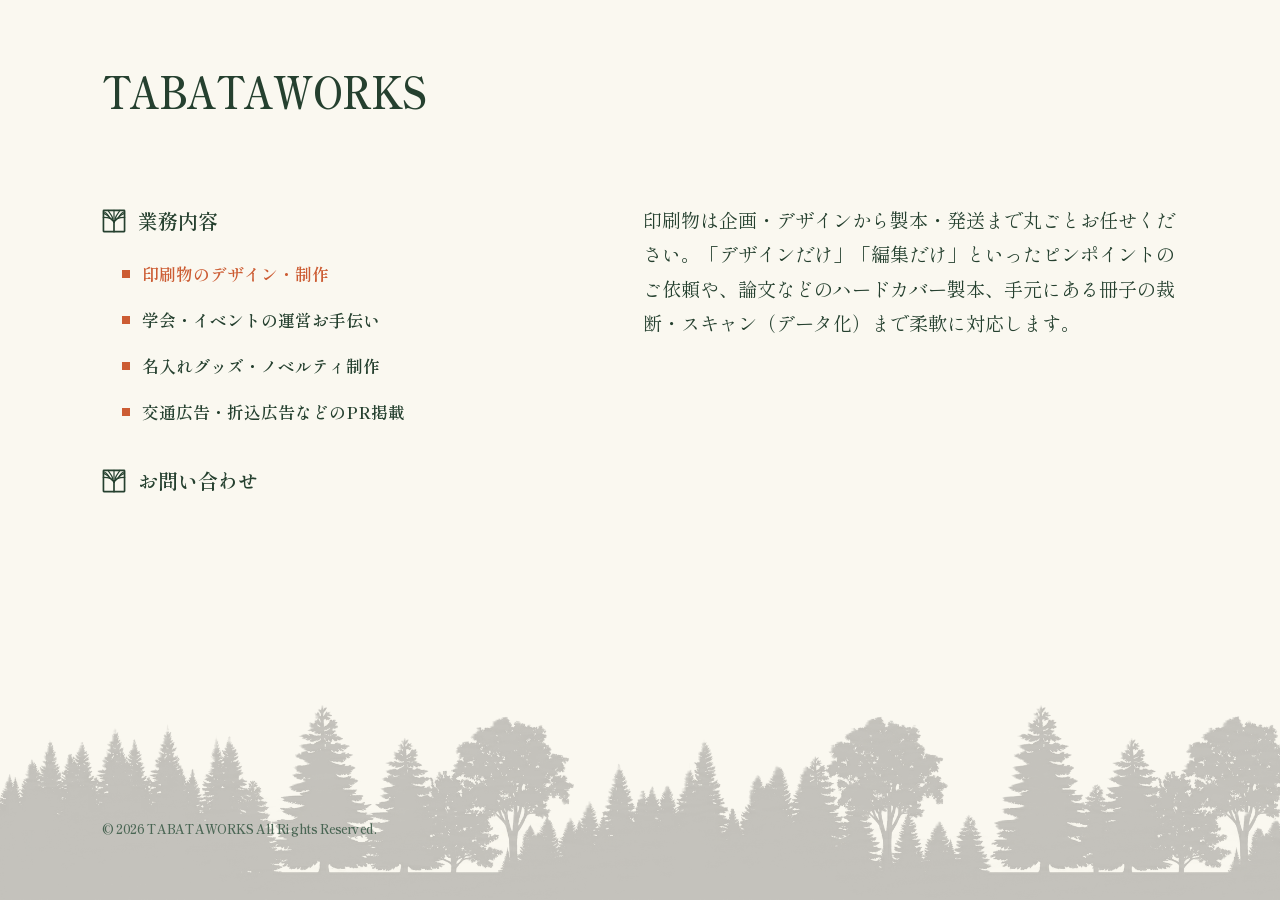
==== beige.html @ 30113c69 "Add files via upload" ====
<!DOCTYPE html>
<html lang="ja">
<head>
  <meta charset="UTF-8">
  <meta name="viewport" content="width=device-width, initial-scale=1.0">
  <title>TABATAWORKS</title>
  <!-- アイコン（ファビコン）深緑×クリーム -->
  <link rel="icon" type="image/svg+xml" href="data:image/svg+xml,%3Csvg xmlns='http://www.w3.org/2000/svg' viewBox='0 0 100 100'%3E%3Crect width='100' height='100' rx='16' fill='%23faf8f0'/%3E%3Crect x='8' y='8' width='84' height='84' rx='8' fill='none' stroke='%2325402f' stroke-width='6'/%3E%3Ctext x='18' y='68' font-family='Georgia, serif' font-size='62' font-weight='bold' fill='%2325402f'%3ET%3C/text%3E%3Ctext x='48' y='76' font-family='Georgia, serif' font-size='40' font-weight='bold' fill='%2325402f'%3EW%3C/text%3E%3C/svg%3E">
  <!-- セリフ体（明朝体）フォントの読み込み -->
  <link rel="preconnect" href="https://fonts.googleapis.com">
  <link rel="preconnect" href="https://fonts.gstatic.com" crossorigin>
  <link href="https://fonts.googleapis.com/css2?family=Shippori+Mincho:wght@400;600&display=swap" rel="stylesheet">
  
  <style>
    /* 基本設定（ベージュ/薄クリーム × 深緑） */
    :root {
      --bg-color: #faf8f0;      /* 薄いクリーム色 */
      --text-color: #25402f;    /* 深緑 */
      --accent-color: #cc5c33;  /* アクセント（テラコッタ） */
      --sub-color: #4a6654;     /* サブ文字色 */
    }

    * {
      box-sizing: border-box;
      margin: 0;
      padding: 0;
    }

    body {
      font-family: 'Shippori Mincho', "Yu Mincho", "游明朝", serif;
      background-color: var(--bg-color);
      color: var(--text-color);
      line-height: 1.8;
      font-size: 18px;
      padding: 50px 8vw 60px 8vw;
      min-height: 100vh;
      display: flex;
      flex-direction: column;
      justify-content: space-between;
      position: relative;
      overflow-x: hidden;
    }

    /* サイト下部 背景画像（白地自動透過・切れ防止設定） */
    .forest-bg {
      position: fixed;
      bottom: 0;
      left: 0;
      width: 100vw;
      height: 220px;
      pointer-events: none;
      z-index: -1; 
      opacity: 0.3;
      
      background-image: url('forest_beige.png');
      background-repeat: repeat-x;      /* 横方向に繰り返し */
      background-position: bottom left; /* 基準を下端に固定 */
      background-size: auto 100%;       /* 枠の高さに100%合わせて切り取り防止 */

      /* 画像の白背景を透過してクリーム色になじませる設定 */
      mix-blend-mode: multiply;
    }

    /* コンテンツのレイヤー位置調整 */
    header, main, footer {
      position: relative;
      z-index: 1;
    }

    /* ヘッダー（社名） */
    header {
      margin-bottom: 60px;
    }

    .site-title {
      font-size: 2.8rem;
      font-weight: 600;
      letter-spacing: -0.02em;
      display: inline-block;
      transform: scaleX(0.85);
      transform-origin: left center;
    }

    /* メインコンテンツ（2カラムレイアウト） */
    .main-container {
      display: flex;
      justify-content: space-between;
      align-items: flex-start;
      gap: 60px;
      flex-grow: 1;
    }

    /* 左側：項目リスト */
    .service-list {
      list-style: none;
      width: 45%;
    }

    /* 親項目（業務内容 / お問い合わせ） */
    .parent-item {
      font-size: 1.25rem;
      font-weight: 600;
      padding: 12px 0;
      color: var(--text-color);
      display: flex;
      align-items: center;
      gap: 12px;
    }

    .clickable-parent {
      display: inline-flex;
      cursor: pointer;
      text-decoration: none;
      transition: color 0.3s ease;
    }

    .clickable-parent:hover {
      color: var(--accent-color);
    }

    /* 親項目用の樹木アイコン */
    .parent-tree-icon {
      width: 24px;
      height: 24px;
      flex-shrink: 0;
      stroke: currentColor;
      fill: none;
      stroke-linecap: round;
      stroke-linejoin: round;
    }

    /* 小項目用の無地四角アイコン */
    .sub-square-icon {
      width: 8px;
      height: 8px;
      flex-shrink: 0;
      fill: var(--accent-color);
    }

    /* 子項目（ツリー構造の各業務） */
    .tree-sub-list {
      list-style: none;
      padding-left: 1.2rem;
      margin-bottom: 15px;
      border-left: none;
    }

    .service-item {
      font-size: 1.05rem;
      font-weight: 600;
      padding: 8px 0;
      cursor: pointer;
      transition: color 0.3s ease;
      display: flex;
      align-items: center;
      gap: 12px;
    }

    .service-item:hover,
    .service-item.active {
      color: var(--accent-color);
    }

    /* 右側：説明文表示エリア */
    .description-display {
      width: 50%;
      min-height: 200px;
      padding-top: 12px;
    }

    .description-text {
      font-size: 1.2rem;
      color: var(--text-color);
      opacity: 0;
      visibility: hidden;
      transition: opacity 0.4s ease, transform 0.4s ease;
      transform: translateY(10px);
      position: absolute;
      width: 100%;
    }

    .description-text.active {
      opacity: 1;
      visibility: visible;
      transform: translateY(0);
      position: relative;
    }

    /* ページの最下部に配置するフッター */
    footer {
      margin-top: 60px;
      padding-top: 20px;
      display: flex;
      justify-content: flex-start;
      align-items: center;
      font-size: 0.85rem;
      color: var(--sub-color);
    }

    .copyright {
      font-weight: 600;
      letter-spacing: -0.01em;
      display: inline-block;
      transform: scaleX(0.9);
      transform-origin: left center;
    }

    /* レスポンシブ対応（スマホ・タブレット表示時） */
    @media (max-width: 768px) {
      body {
        padding: 30px 20px 50px 20px;
        font-size: 16px;
      }

      .site-title {
        font-size: 2rem;
      }

      .main-container {
        flex-direction: column;
        gap: 30px;
      }

      .service-list, .description-display {
        width: 100%;
      }

      .service-item {
        font-size: 0.95rem;
      }

      .description-display {
        min-height: 120px;
      }

      footer {
        margin-top: 40px;
        justify-content: center;
      }

      .copyright {
        transform-origin: center center;
      }

      .forest-bg {
        height: 150px;
      }
    }
  </style>
</head>
<body>

  <!-- 社名 -->
  <header>
    <h1 class="site-title">TABATAWORKS</h1>
  </header>

  <!-- メインコンテンツ -->
  <main class="main-container">
    <!-- 左側：ツリー形式メニュー -->
    <div class="service-list">
      <!-- 親項目1：業務内容 -->
      <div class="parent-item">
        <svg class="parent-tree-icon" viewBox="0 0 100 100">
          <rect x="6" y="6" width="88" height="88" rx="2" stroke-width="7"/>
          <path d="M 50 94 Q 50 70 50 55" stroke-width="7"/>
          <path d="M 50 55 C 45 42 28 35 6 35" stroke-width="6"/>
          <path d="M 50 55 C 55 42 72 35 94 35" stroke-width="6"/>
          <path d="M 44 48 C 30 32 18 20 6 18" stroke-width="5"/>
          <path d="M 56 48 C 70 32 82 20 94 18" stroke-width="5"/>
          <path d="M 32 38 C 25 24 16 12 6 12" stroke-width="5"/>
          <path d="M 68 38 C 75 24 84 12 94 12" stroke-width="5"/>
          <path d="M 50 55 C 45 32 35 18 25 6" stroke-width="5"/>
          <path d="M 50 55 C 55 32 65 18 75 6" stroke-width="5"/>
          <path d="M 50 40 L 50 6" stroke-width="5"/>
        </svg>
        <span>業務内容</span>
      </div>

      <!-- 子項目リスト -->
      <ul class="tree-sub-list">
        <li class="service-item active" data-target="desc-1">
          <svg class="sub-square-icon" viewBox="0 0 10 10">
            <rect width="10" height="10"/>
          </svg>
          <span>印刷物のデザイン・制作</span>
        </li>
        <li class="service-item" data-target="desc-2">
          <svg class="sub-square-icon" viewBox="0 0 10 10">
            <rect width="10" height="10"/>
          </svg>
          <span>学会・イベントの運営お手伝い</span>
        </li>
        <li class="service-item" data-target="desc-3">
          <svg class="sub-square-icon" viewBox="0 0 10 10">
            <rect width="10" height="10"/>
          </svg>
          <span>名入れグッズ・ノベルティ制作</span>
        </li>
        <li class="service-item" data-target="desc-4">
          <svg class="sub-square-icon" viewBox="0 0 10 10">
            <rect width="10" height="10"/>
          </svg>
          <span>交通広告・折込広告などのPR掲載</span>
        </li>
      </ul>

      <!-- 親項目2：お問い合わせ -->
      <a href="https://docs.google.com/forms/d/e/1FAIpQLScr7axB1BI-SZwLrKgu1kRn0yKVF-z19w-kNA3POx9RZ9VvMA/viewform?usp=dialog" target="_blank" rel="noopener noreferrer" class="parent-item clickable-parent">
        <svg class="parent-tree-icon" viewBox="0 0 100 100">
          <rect x="6" y="6" width="88" height="88" rx="2" stroke-width="7"/>
          <path d="M 50 94 Q 50 70 50 55" stroke-width="7"/>
          <path d="M 50 55 C 45 42 28 35 6 35" stroke-width="6"/>
          <path d="M 50 55 C 55 42 72 35 94 35" stroke-width="6"/>
          <path d="M 44 48 C 30 32 18 20 6 18" stroke-width="5"/>
          <path d="M 56 48 C 70 32 82 20 94 18" stroke-width="5"/>
          <path d="M 32 38 C 25 24 16 12 6 12" stroke-width="5"/>
          <path d="M 68 38 C 75 24 84 12 94 12" stroke-width="5"/>
          <path d="M 50 55 C 45 32 35 18 25 6" stroke-width="5"/>
          <path d="M 50 55 C 55 32 65 18 75 6" stroke-width="5"/>
          <path d="M 50 40 L 50 6" stroke-width="5"/>
        </svg>
        <span>お問い合わせ</span>
      </a>
    </div>

    <!-- 右側：説明文表示エリア -->
    <div class="description-display">
      <p id="desc-1" class="description-text active">
        印刷物は企画・デザインから製本・発送まで丸ごとお任せください。「デザインだけ」「編集だけ」といったピンポイントのご依頼や、論文などのハードカバー製本、手元にある冊子の裁断・スキャン（データ化）まで柔軟に対応します。
      </p>
      <p id="desc-2" class="description-text">
        学会や研究会、各種イベントの準備から当日までしっかり伴走します。開催案内や特設WEBサイトの立ち上げ、プログラム・要旨集の作成はもちろん、会場の看板設置、参加証の準備、ポスターセッション用パネルのレンタル手配まで、必要な業務をまとめて引き受けます。<br>※対応エリアは仙台市内です
      </p>
      <p id="desc-3" class="description-text">
        イベントのノベルティや企業のPRにぴったりな名入れグッズを制作します。定番のバッグやペンなどの文具類をはじめ、クリアファイルやマグカップまで、デザインから完成・納品まで幅広く対応。「こんなもの作れる？」もお気軽にご相談ください。
      </p>
      <p id="desc-4" class="description-text">
        地域に届く効果的なPRをお手伝いします。仙台市交通局（バス・地下鉄）の交通広告や、河北新報への折込広告など、狙いたいターゲットに合わせた媒体の選定から面倒な掲載手続きまでスムーズにサポートします。
      </p>
    </div>
  </main>

  <!-- ページの最下部フッター -->
  <footer>
    <p class="copyright">&copy; <span id="current-year"></span> TABATAWORKS All Rights Reserved.</p>
  </footer>

  <!-- 画面下部：背景画像エリア（forest_beige） -->
  <div class="forest-bg"></div>

  <!-- スクリプト -->
  <script>
    document.getElementById('current-year').textContent = new Date().getFullYear();

    const serviceItems = document.querySelectorAll('.service-item');
    const descriptions = document.querySelectorAll('.description-text');

    function activateItem(item) {
      serviceItems.forEach(i => i.classList.remove('active'));
      descriptions.forEach(d => d.classList.remove('active'));

      item.classList.add('active');
      const targetId = item.getAttribute('data-target');
      document.getElementById(targetId).classList.add('active');
    }

    serviceItems.forEach(item => {
      item.addEventListener('click', () => activateItem(item));
      item.addEventListener('mouseenter', () => activateItem(item));
    });
  </script>
</body>
</html>
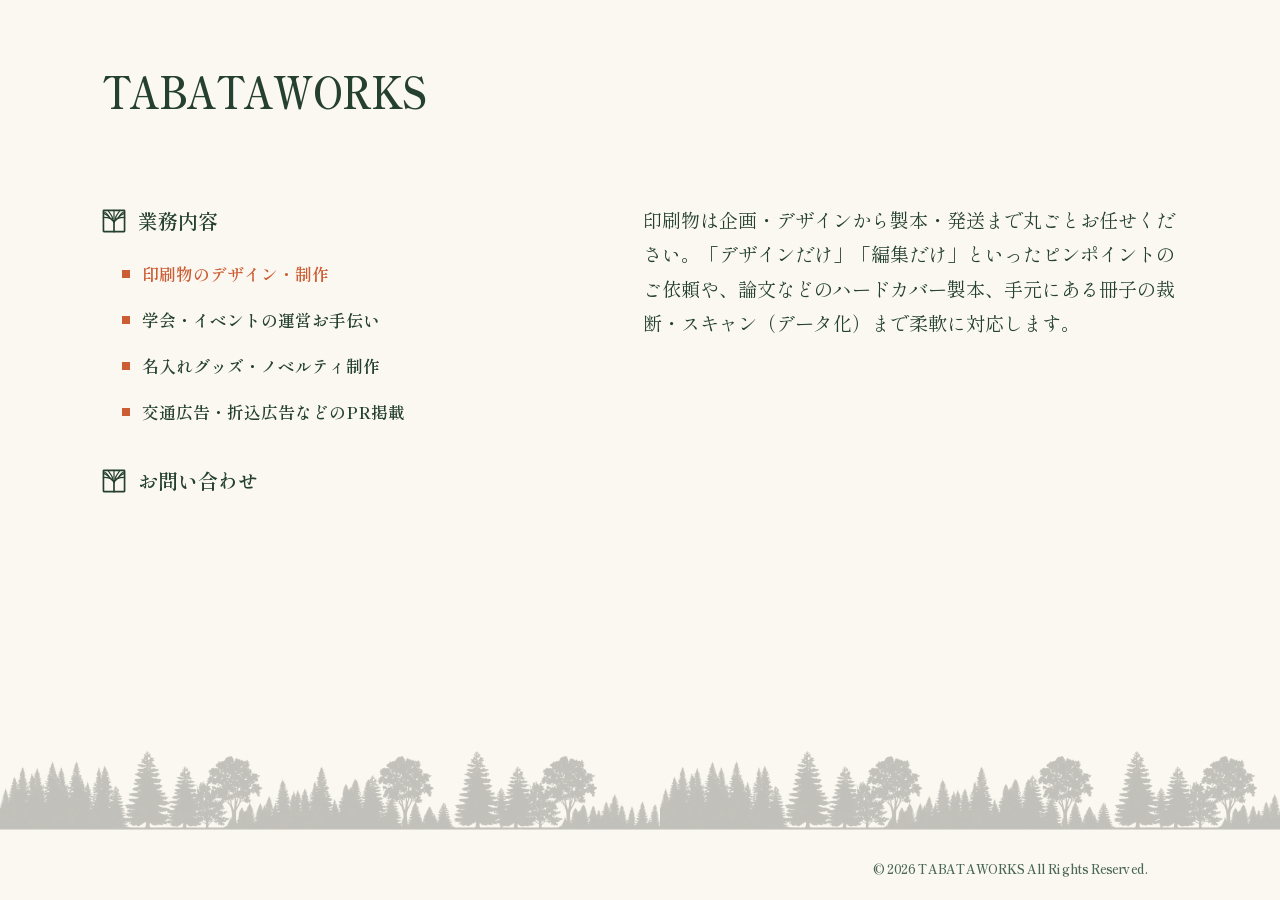
==== commit 13711ad9: "Update beige.html" ====
--- a/beige.html
+++ b/beige.html
@@ -52,7 +52,7 @@
       z-index: -1; 
       opacity: 0.3;
       
-      background-image: url('forest_beige.png');
+      background-image: url('forest.png');
       background-repeat: repeat-x;      /* 横方向に繰り返し */
       background-position: bottom left; /* 基準を下端に固定 */
       background-size: auto 100%;       /* 枠の高さに100%合わせて切り取り防止 */
@@ -186,15 +186,14 @@
       position: relative;
     }
 
-    /* ページの最下部に配置するフッター */
+    /* ページの最下部フッター（PC表示時） */
     footer {
-      margin-top: 60px;
-      padding-top: 20px;
-      display: flex;
-      justify-content: flex-start;
-      align-items: center;
+      position: absolute;
+      bottom: 20px;
+      right: 8vw;
       font-size: 0.85rem;
       color: var(--sub-color);
+      z-index: 10;
     }
 
     .copyright {
@@ -208,7 +207,7 @@
     /* レスポンシブ対応（スマホ・タブレット表示時） */
     @media (max-width: 768px) {
       body {
-        padding: 30px 20px 50px 20px;
+        padding: 30px 20px 80px 20px;
         font-size: 16px;
       }
 
@@ -231,11 +230,17 @@
 
       .description-display {
         min-height: 120px;
-      }
-
+        margin-bottom: 40px;
+      }
+
+      /* スマホ時は文章の最下部に配置してかぶりを防止 */
       footer {
-        margin-top: 40px;
-        justify-content: center;
+        position: relative;
+        bottom: auto;
+        right: auto;
+        margin-top: 30px;
+        text-align: center;
+        width: 100%;
       }
 
       .copyright {
@@ -346,7 +351,7 @@
     <p class="copyright">&copy; <span id="current-year"></span> TABATAWORKS All Rights Reserved.</p>
   </footer>
 
-  <!-- 画面下部：背景画像エリア（forest_beige） -->
+  <!-- 画面下部：背景画像エリア（forest.png） -->
   <div class="forest-bg"></div>
 
   <!-- スクリプト -->
@@ -371,4 +376,4 @@
     });
   </script>
 </body>
-</html>+</html>
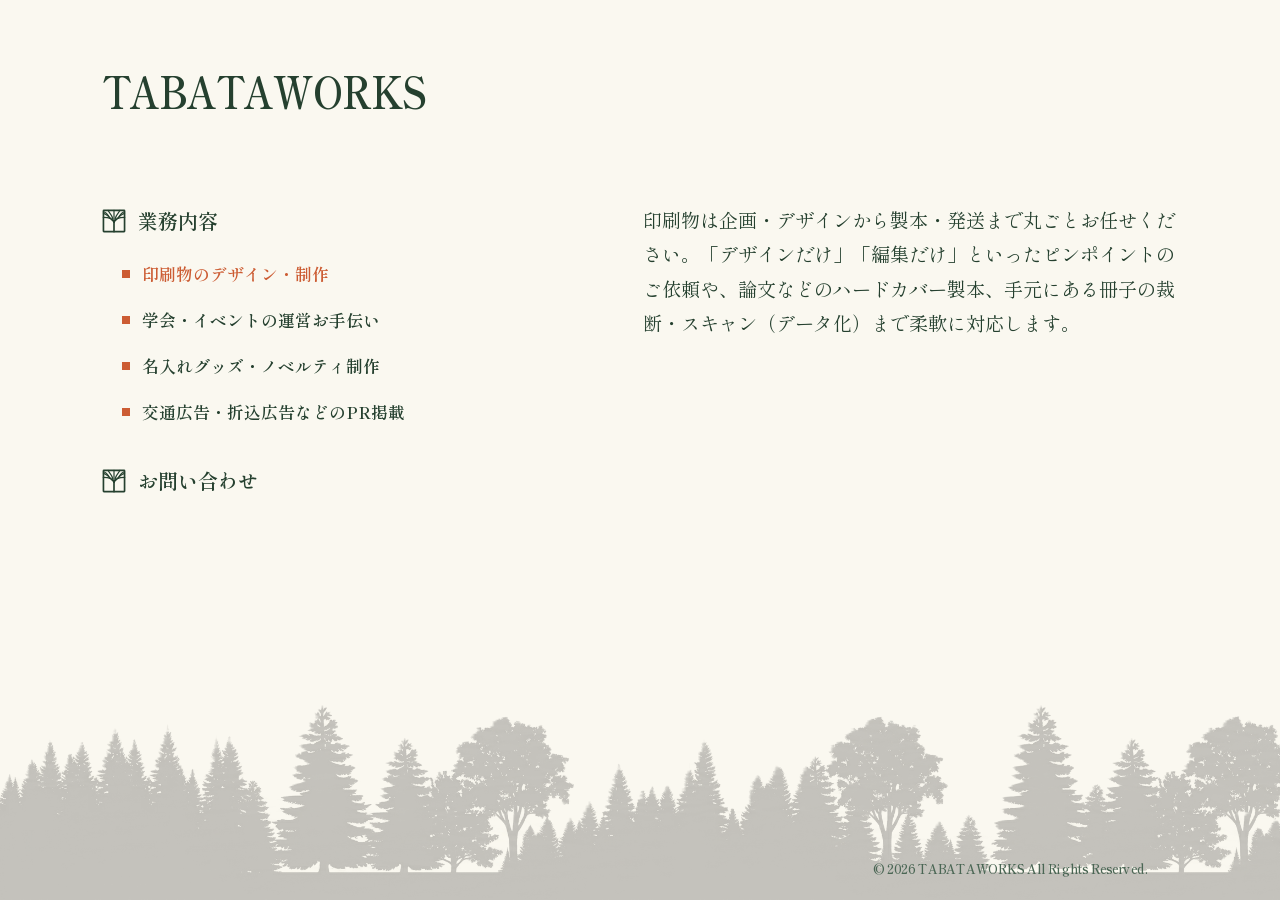
==== commit 2e2395e0: "Update beige.html" ====
--- a/beige.html
+++ b/beige.html
@@ -52,7 +52,7 @@
       z-index: -1; 
       opacity: 0.3;
       
-      background-image: url('forest.png');
+      background-image: url('forest_beige.png');
       background-repeat: repeat-x;      /* 横方向に繰り返し */
       background-position: bottom left; /* 基準を下端に固定 */
       background-size: auto 100%;       /* 枠の高さに100%合わせて切り取り防止 */
@@ -351,7 +351,7 @@
     <p class="copyright">&copy; <span id="current-year"></span> TABATAWORKS All Rights Reserved.</p>
   </footer>
 
-  <!-- 画面下部：背景画像エリア（forest.png） -->
+  <!-- 画面下部：背景画像エリア（forest_beige.png） -->
   <div class="forest-bg"></div>
 
   <!-- スクリプト -->
